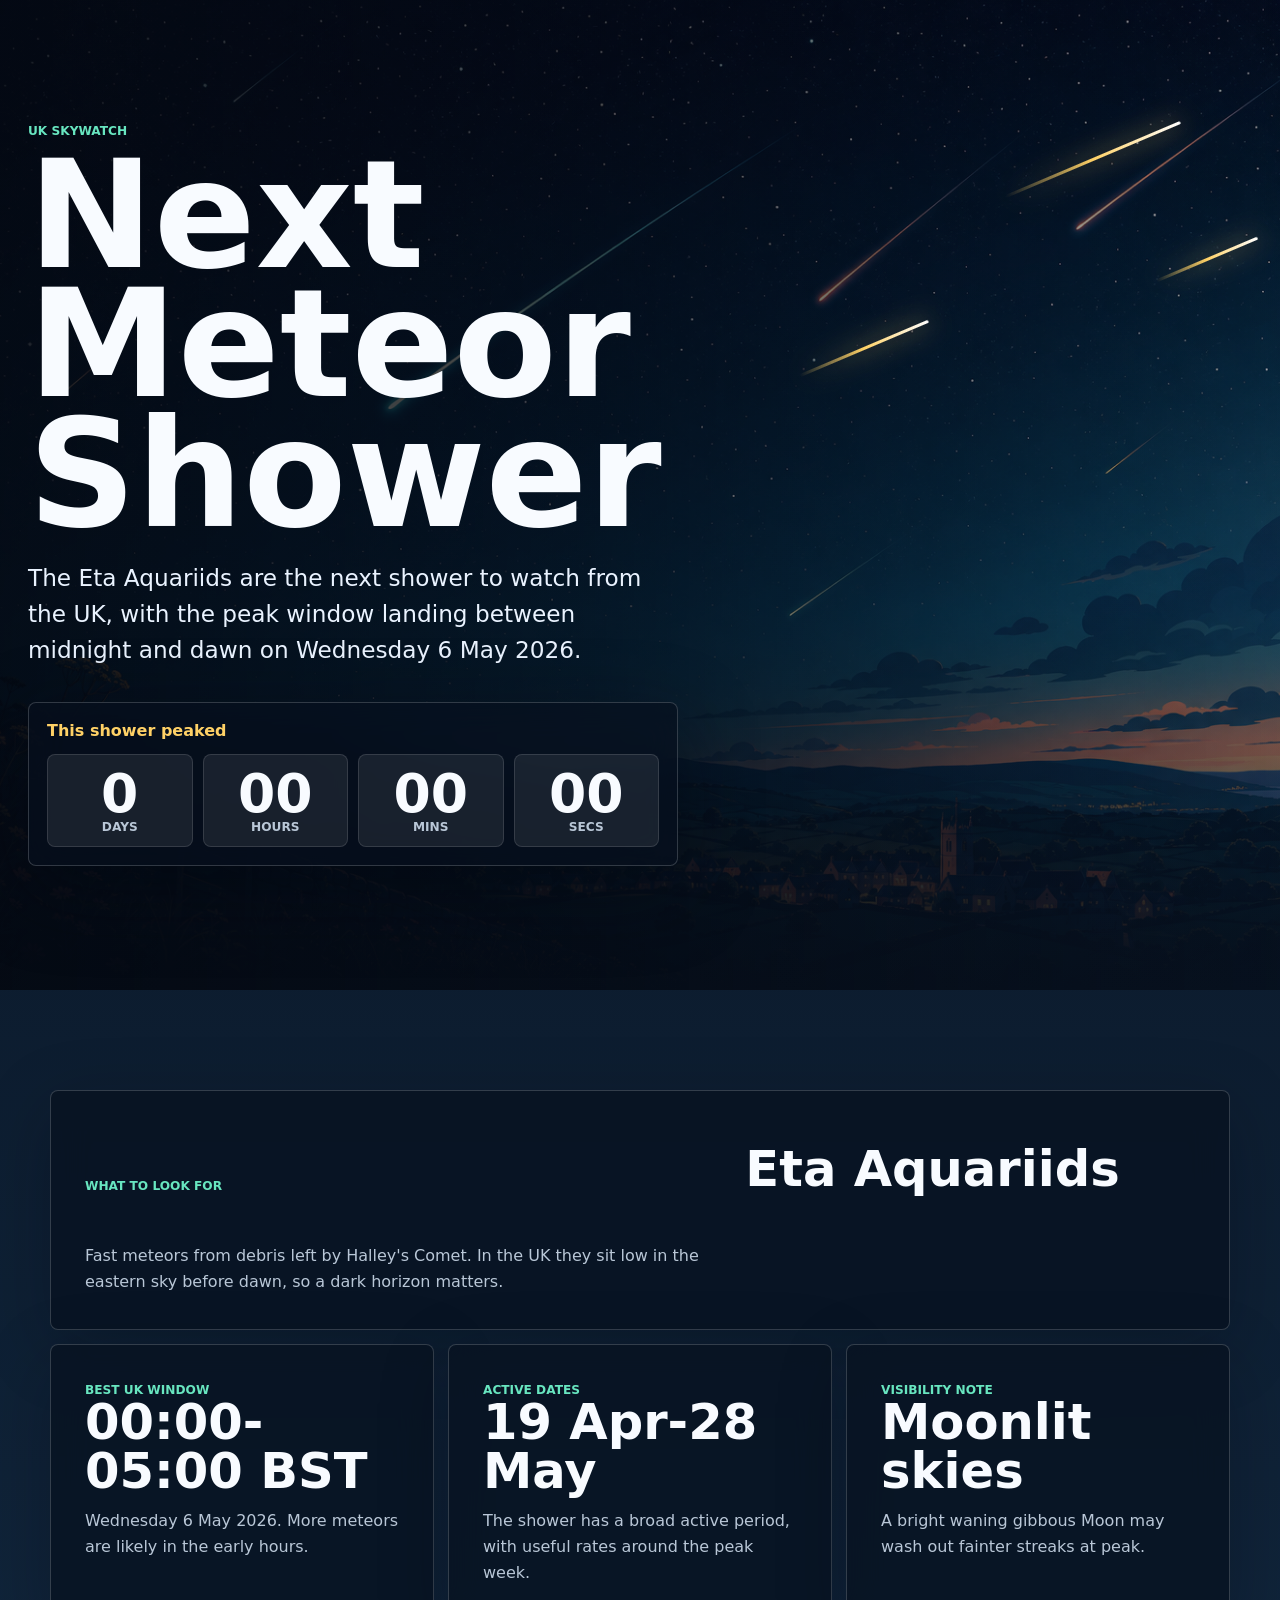
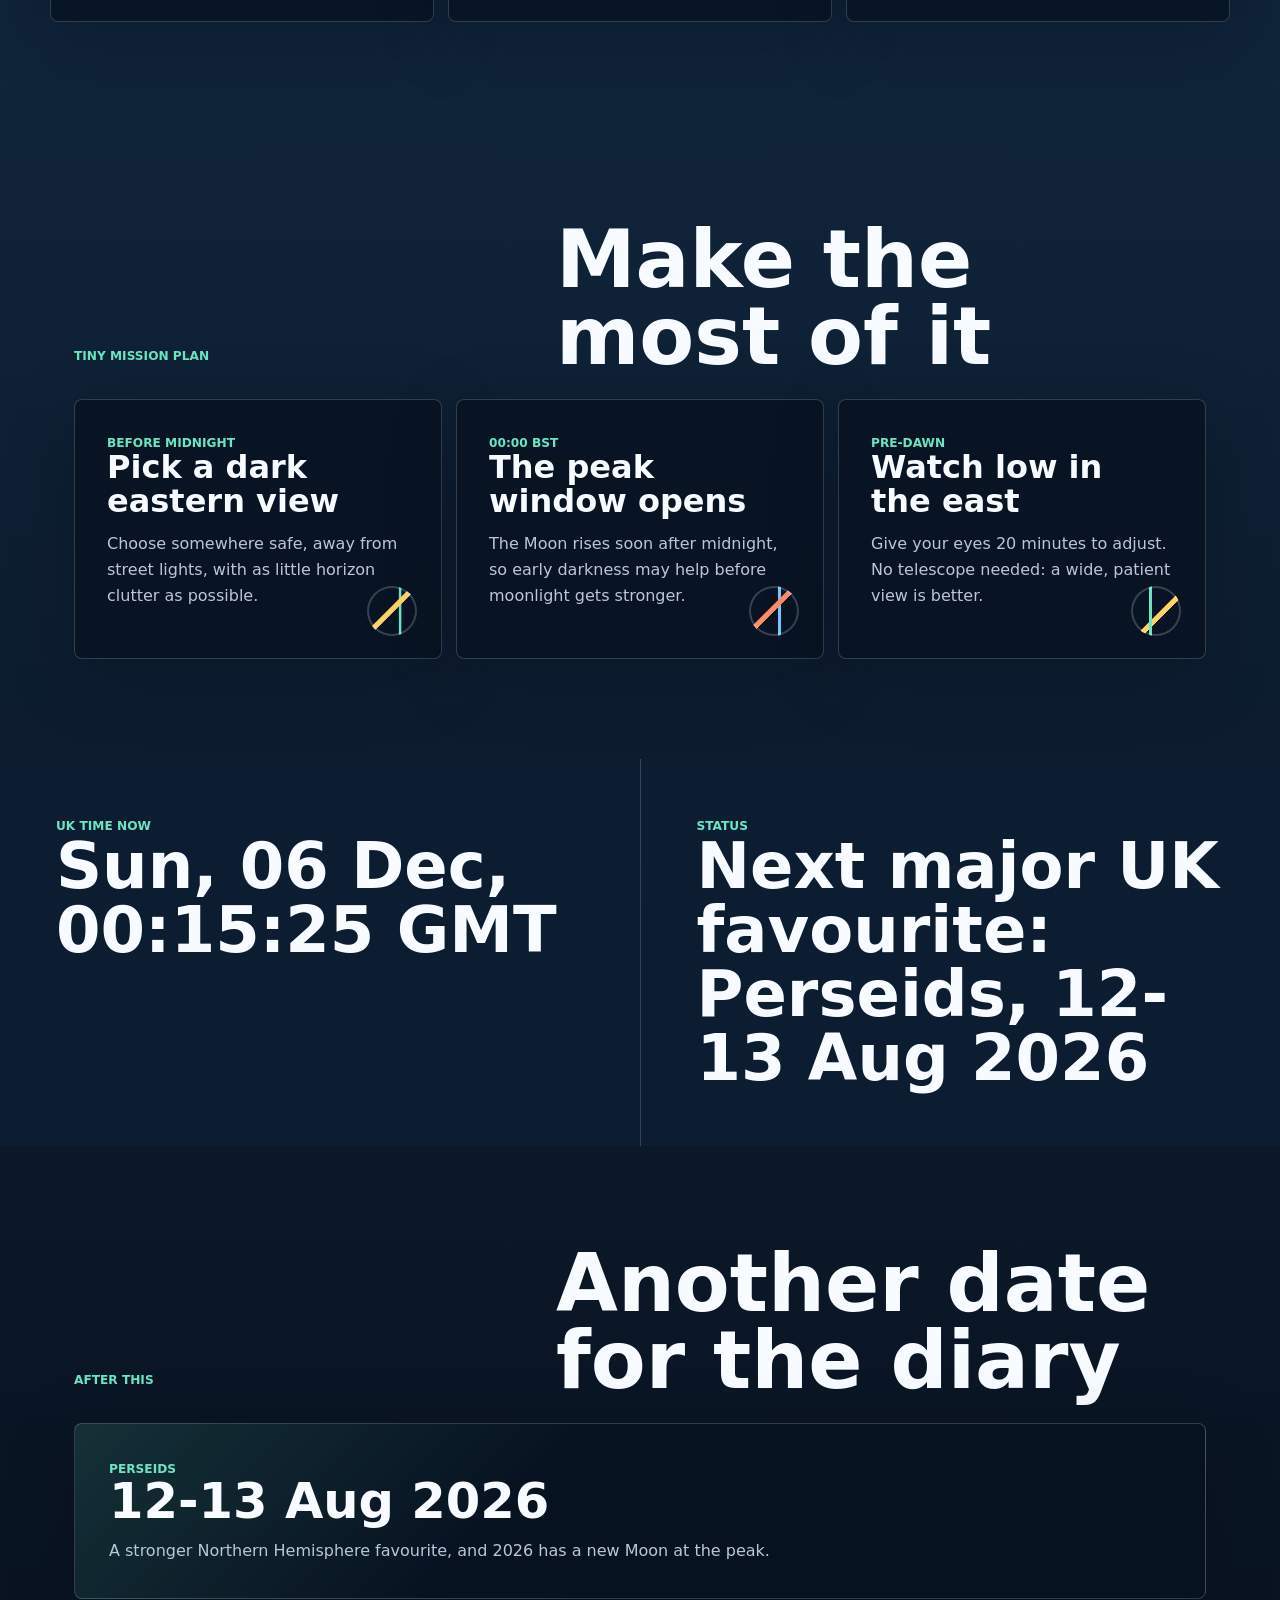
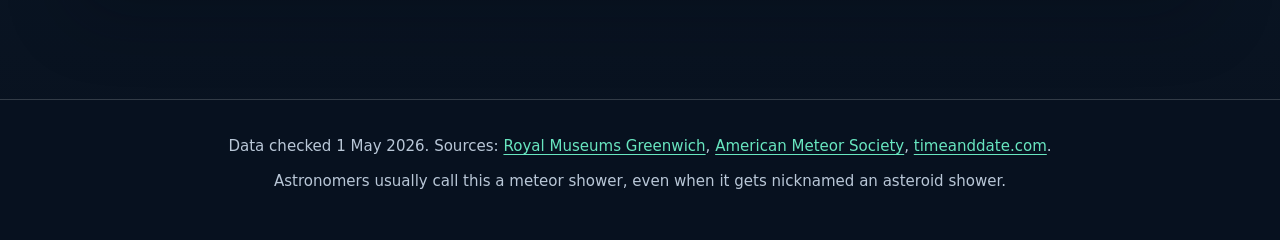
==== meteor_shower/index.html @ 6d554c6c "Meteor shower and todo websites" ====
<!doctype html>
<html lang="en-GB">
  <head>
    <meta charset="utf-8">
    <meta name="viewport" content="width=device-width, initial-scale=1">
    <meta
      name="description"
      content="A simple UK guide to the next meteor shower, with peak times, viewing tips, and a live countdown."
    >
    <meta name="theme-color" content="#081629">
    <meta property="og:title" content="Next Meteor Shower in the UK">
    <meta
      property="og:description"
      content="Eta Aquariids peak between midnight and dawn on 6 May 2026 in the UK."
    >
    <meta property="og:image" content="assets/meteor-hero.png">
    <title>Next Meteor Shower in the UK</title>
    <link rel="preload" href="assets/meteor-hero.png" as="image">
    <link rel="stylesheet" href="styles.css">
    <script src="script.js" defer></script>
  </head>
  <body>
    <main>
      <section class="hero" aria-labelledby="page-title">
        <img
          class="hero__image"
          src="assets/meteor-hero.png"
          alt="Illustration of bright meteors streaking over a night sky above rolling UK countryside."
        >
        <div class="hero__shade"></div>
        <div class="sky-bursts" aria-hidden="true">
          <span></span>
          <span></span>
          <span></span>
        </div>

        <div class="hero__content">
          <p class="eyebrow">UK skywatch</p>
          <h1 id="page-title">Next Meteor Shower</h1>
          <p class="hero__copy">
            The Eta Aquariids are the next shower to watch from the UK, with the
            peak window landing between midnight and dawn on Wednesday 6 May 2026.
          </p>

          <div class="countdown" aria-live="polite">
            <span class="countdown__label" id="countdown-label">Peak window opens in</span>
            <div class="countdown__grid" id="countdown-grid">
              <span><strong id="days">--</strong><small>days</small></span>
              <span><strong id="hours">--</strong><small>hours</small></span>
              <span><strong id="minutes">--</strong><small>mins</small></span>
              <span><strong id="seconds">--</strong><small>secs</small></span>
            </div>
          </div>
        </div>
      </section>

      <section class="quicklook" aria-label="Meteor shower details">
        <div class="quicklook__inner">
          <article class="info-card info-card--wide">
            <span class="info-card__kicker">What to look for</span>
            <h2>Eta Aquariids</h2>
            <p>
              Fast meteors from debris left by Halley's Comet. In the UK they sit low
              in the eastern sky before dawn, so a dark horizon matters.
            </p>
          </article>

          <article class="info-card">
            <span class="info-card__kicker">Best UK window</span>
            <h2>00:00-05:00 BST</h2>
            <p>Wednesday 6 May 2026. More meteors are likely in the early hours.</p>
          </article>

          <article class="info-card">
            <span class="info-card__kicker">Active dates</span>
            <h2>19 Apr-28 May</h2>
            <p>The shower has a broad active period, with useful rates around the peak week.</p>
          </article>

          <article class="info-card">
            <span class="info-card__kicker">Visibility note</span>
            <h2>Moonlit skies</h2>
            <p>A bright waning gibbous Moon may wash out fainter streaks at peak.</p>
          </article>
        </div>
      </section>

      <section class="planner" aria-labelledby="planner-title">
        <div class="section-heading">
          <p class="eyebrow">Tiny mission plan</p>
          <h2 id="planner-title">Make the most of it</h2>
        </div>

        <div class="timeline">
          <article class="timeline__item">
            <span class="timeline__time">Before midnight</span>
            <h3>Pick a dark eastern view</h3>
            <p>Choose somewhere safe, away from street lights, with as little horizon clutter as possible.</p>
          </article>
          <article class="timeline__item">
            <span class="timeline__time">00:00 BST</span>
            <h3>The peak window opens</h3>
            <p>The Moon rises soon after midnight, so early darkness may help before moonlight gets stronger.</p>
          </article>
          <article class="timeline__item">
            <span class="timeline__time">Pre-dawn</span>
            <h3>Watch low in the east</h3>
            <p>Give your eyes 20 minutes to adjust. No telescope needed: a wide, patient view is better.</p>
          </article>
        </div>
      </section>

      <section class="status-band" aria-label="Live status">
        <div>
          <span class="status-band__label">UK time now</span>
          <strong id="uk-time">--</strong>
        </div>
        <div>
          <span class="status-band__label">Status</span>
          <strong id="event-status">Calculating...</strong>
        </div>
      </section>

      <section class="next-up" aria-labelledby="next-up-title">
        <div class="section-heading">
          <p class="eyebrow">After this</p>
          <h2 id="next-up-title">Another date for the diary</h2>
        </div>
        <article class="info-card next-up__card">
          <span class="info-card__kicker">Perseids</span>
          <h2>12-13 Aug 2026</h2>
          <p>
            A stronger Northern Hemisphere favourite, and 2026 has a new Moon at the peak.
          </p>
        </article>
      </section>
    </main>

    <footer>
      <p>
        Data checked 1 May 2026. Sources:
        <a href="https://www.rmg.co.uk/stories/space-astronomy/eta-aquariid-meteor-shower-2026-when-where-see-it-uk">Royal Museums Greenwich</a>,
        <a href="https://www.amsmeteors.org/meteor-showers/meteor-shower-calendar/">American Meteor Society</a>,
        <a href="https://www.timeanddate.com/news/astronomy/eta-aquarid-meteor-shower-2026">timeanddate.com</a>.
      </p>
      <p class="footer-note">
        Astronomers usually call this a meteor shower, even when it gets nicknamed an asteroid shower.
      </p>
    </footer>
  </body>
</html>
---- meteor_shower/styles.css ----
:root {
  color-scheme: dark;
  --ink: #f8fbff;
  --muted: #b9c7d7;
  --night: #07111f;
  --night-2: #0e2137;
  --panel: rgba(8, 19, 33, 0.82);
  --panel-strong: rgba(248, 251, 255, 0.1);
  --line: rgba(248, 251, 255, 0.18);
  --mint: #68e6c0;
  --coral: #ff8a66;
  --gold: #ffd166;
  --blue: #76c7ff;
  --shadow: 0 24px 80px rgba(1, 8, 18, 0.45);
  font-family:
    Inter, ui-sans-serif, system-ui, -apple-system, BlinkMacSystemFont, "Segoe UI",
    sans-serif;
}

* {
  box-sizing: border-box;
}

html {
  background: var(--night);
}

body {
  margin: 0;
  min-width: 320px;
  color: var(--ink);
  background:
    linear-gradient(180deg, var(--night), #10243a 48%, #08111e 100%);
}

a {
  color: var(--mint);
  text-underline-offset: 0.22em;
}

a:hover {
  color: var(--gold);
}

main {
  overflow: hidden;
}

.hero {
  position: relative;
  display: grid;
  min-height: clamp(620px, 92vh, 900px);
  padding: 28px;
  isolation: isolate;
}

.hero__image,
.hero__shade {
  position: absolute;
  inset: 0;
}

.hero__image {
  z-index: -3;
  width: 100%;
  height: 100%;
  object-fit: cover;
  object-position: center 42%;
}

.hero__shade {
  z-index: -2;
  background:
    linear-gradient(90deg, rgba(4, 9, 18, 0.86) 0%, rgba(4, 9, 18, 0.58) 45%, rgba(4, 9, 18, 0.08) 100%),
    linear-gradient(180deg, rgba(4, 9, 18, 0.26) 0%, rgba(4, 9, 18, 0.24) 62%, var(--night) 100%);
}

.hero__content {
  width: min(760px, 100%);
  align-self: center;
  padding: min(8vw, 96px) 0;
}

.eyebrow,
.info-card__kicker,
.timeline__time,
.status-band__label {
  margin: 0 0 12px;
  color: var(--mint);
  font-size: 0.76rem;
  font-weight: 800;
  letter-spacing: 0;
  text-transform: uppercase;
}

h1,
h2,
h3,
p {
  margin-top: 0;
}

h1 {
  max-width: 9ch;
  margin-bottom: 22px;
  font-size: clamp(4.2rem, 16vw, 9.4rem);
  line-height: 0.86;
  letter-spacing: 0;
  text-wrap: balance;
}

.hero__copy {
  max-width: 650px;
  margin-bottom: 34px;
  color: #eaf3ff;
  font-size: clamp(1.12rem, 2.2vw, 1.45rem);
  line-height: 1.55;
}

.countdown {
  width: min(650px, 100%);
  padding: 18px;
  border: 1px solid var(--line);
  border-radius: 8px;
  background: rgba(6, 16, 30, 0.68);
  box-shadow: var(--shadow);
  backdrop-filter: blur(18px);
}

.countdown__label {
  display: block;
  margin-bottom: 14px;
  color: var(--gold);
  font-weight: 800;
}

.countdown__grid {
  display: grid;
  grid-template-columns: repeat(4, minmax(0, 1fr));
  gap: 10px;
}

.countdown__grid span {
  display: grid;
  min-height: 92px;
  place-items: center;
  padding: 12px 8px;
  border: 1px solid rgba(255, 255, 255, 0.12);
  border-radius: 8px;
  background: rgba(255, 255, 255, 0.08);
}

.countdown__grid strong {
  font-size: clamp(2rem, 5vw, 3.35rem);
  line-height: 1;
}

.countdown__grid small {
  color: var(--muted);
  font-size: 0.76rem;
  font-weight: 800;
  text-transform: uppercase;
}

.sky-bursts {
  position: absolute;
  inset: 0;
  z-index: -1;
  overflow: hidden;
  pointer-events: none;
}

.sky-bursts span {
  position: absolute;
  width: 190px;
  height: 3px;
  border-radius: 999px;
  background: linear-gradient(90deg, transparent, var(--gold), white);
  filter: drop-shadow(0 0 12px rgba(255, 209, 102, 0.9));
  transform: rotate(-23deg);
  animation: meteor-swish 7s linear infinite;
}

.sky-bursts span:nth-child(1) {
  top: 16%;
  left: 78%;
}

.sky-bursts span:nth-child(2) {
  top: 35%;
  left: 62%;
  width: 140px;
  animation-delay: 2.2s;
}

.sky-bursts span:nth-child(3) {
  top: 26%;
  left: 90%;
  width: 110px;
  animation-delay: 4.4s;
}

@keyframes meteor-swish {
  0% {
    opacity: 0;
    translate: 140px -90px;
  }

  11%,
  20% {
    opacity: 1;
  }

  42%,
  100% {
    opacity: 0;
    translate: -760px 310px;
  }
}

.quicklook,
.planner,
.next-up {
  padding: clamp(54px, 8vw, 100px) 24px;
}

.quicklook__inner,
.planner,
.next-up {
  width: min(1180px, calc(100% - 24px));
  margin-inline: auto;
}

.quicklook__inner {
  display: grid;
  grid-template-columns: repeat(3, minmax(0, 1fr));
  gap: 14px;
}

.info-card,
.timeline__item {
  border: 1px solid var(--line);
  border-radius: 8px;
  background: var(--panel);
  box-shadow: 0 18px 70px rgba(1, 8, 18, 0.24);
  backdrop-filter: blur(18px);
}

.info-card {
  min-height: 240px;
  padding: clamp(22px, 3vw, 34px);
}

.info-card--wide {
  grid-column: span 3;
  display: grid;
  grid-template-columns: 1fr minmax(260px, 0.7fr);
  gap: 18px;
  align-items: end;
}

.info-card h2,
.section-heading h2,
.timeline__item h3 {
  color: var(--ink);
  letter-spacing: 0;
}

.info-card h2 {
  margin-bottom: 12px;
  font-size: clamp(2rem, 4vw, 3.1rem);
  line-height: 0.98;
}

.info-card p,
.timeline__item p,
footer p {
  color: var(--muted);
  line-height: 1.65;
}

.info-card p {
  margin-bottom: 0;
  font-size: 1rem;
}

.section-heading {
  display: flex;
  align-items: end;
  justify-content: space-between;
  gap: 20px;
  margin-bottom: 24px;
}

.section-heading h2 {
  max-width: 650px;
  margin-bottom: 0;
  font-size: clamp(2.4rem, 7vw, 5rem);
  line-height: 0.96;
}

.timeline {
  display: grid;
  grid-template-columns: repeat(3, minmax(0, 1fr));
  gap: 14px;
}

.timeline__item {
  position: relative;
  min-height: 250px;
  padding: clamp(22px, 3vw, 32px);
  overflow: hidden;
}

.timeline__item::after {
  position: absolute;
  right: 24px;
  bottom: 22px;
  width: 46px;
  height: 46px;
  border: 2px solid rgba(255, 255, 255, 0.2);
  border-radius: 999px;
  content: "";
}

.timeline__item:nth-child(1)::after {
  background:
    linear-gradient(135deg, transparent 0 44%, var(--gold) 45% 52%, transparent 53%),
    linear-gradient(90deg, transparent 0 64%, var(--mint) 65% 70%, transparent 71%);
}

.timeline__item:nth-child(2)::after {
  background:
    linear-gradient(135deg, transparent 0 42%, var(--coral) 43% 50%, transparent 51%),
    linear-gradient(90deg, transparent 0 58%, var(--blue) 59% 65%, transparent 66%);
}

.timeline__item:nth-child(3)::after {
  background:
    linear-gradient(90deg, transparent 0 34%, var(--mint) 35% 41%, transparent 42%),
    linear-gradient(135deg, transparent 0 54%, var(--gold) 55% 62%, transparent 63%);
}

.timeline__item h3 {
  margin-bottom: 12px;
  font-size: clamp(1.4rem, 3vw, 2rem);
  line-height: 1.05;
}

.status-band {
  display: grid;
  grid-template-columns: repeat(2, minmax(0, 1fr));
  gap: 1px;
  background: var(--line);
}

.status-band > div {
  min-height: 170px;
  padding: clamp(28px, 5vw, 56px);
  background: #0c1d31;
}

.status-band strong {
  display: block;
  max-width: 100%;
  overflow-wrap: anywhere;
  color: var(--ink);
  font-size: clamp(1.8rem, 5vw, 4rem);
  line-height: 1;
}

.next-up__card {
  min-height: 0;
  background:
    linear-gradient(135deg, rgba(104, 230, 192, 0.14), transparent 40%),
    var(--panel);
}

footer {
  padding: 34px 24px 46px;
  border-top: 1px solid var(--line);
  background: #07111f;
  text-align: center;
}

footer p {
  max-width: 880px;
  margin: 0 auto;
  font-size: 0.94rem;
}

.footer-note {
  margin-top: 10px;
}

@media (max-width: 880px) {
  .hero {
    min-height: 760px;
    padding: 20px;
  }

  .hero__shade {
    background:
      linear-gradient(180deg, rgba(4, 9, 18, 0.72) 0%, rgba(4, 9, 18, 0.76) 58%, var(--night) 100%);
  }

  .quicklook__inner,
  .timeline,
  .status-band {
    grid-template-columns: 1fr;
  }

  .info-card--wide {
    grid-column: span 1;
    grid-template-columns: 1fr;
  }

  .section-heading {
    display: block;
  }
}

@media (max-width: 560px) {
  .hero {
    min-height: 720px;
  }

  h1 {
    font-size: clamp(3.45rem, 18vw, 4.8rem);
  }

  .countdown__grid {
    grid-template-columns: repeat(2, minmax(0, 1fr));
  }

  .countdown__grid span {
    min-height: 82px;
  }

  .quicklook,
  .planner,
  .next-up {
    width: 100%;
    padding-inline: 18px;
  }

  .quicklook__inner,
  .planner,
  .next-up {
    width: 100%;
  }
}

@media (prefers-reduced-motion: reduce) {
  *,
  *::before,
  *::after {
    scroll-behavior: auto !important;
    animation-duration: 0.01ms !important;
    animation-iteration-count: 1 !important;
    transition-duration: 0.01ms !important;
  }
}
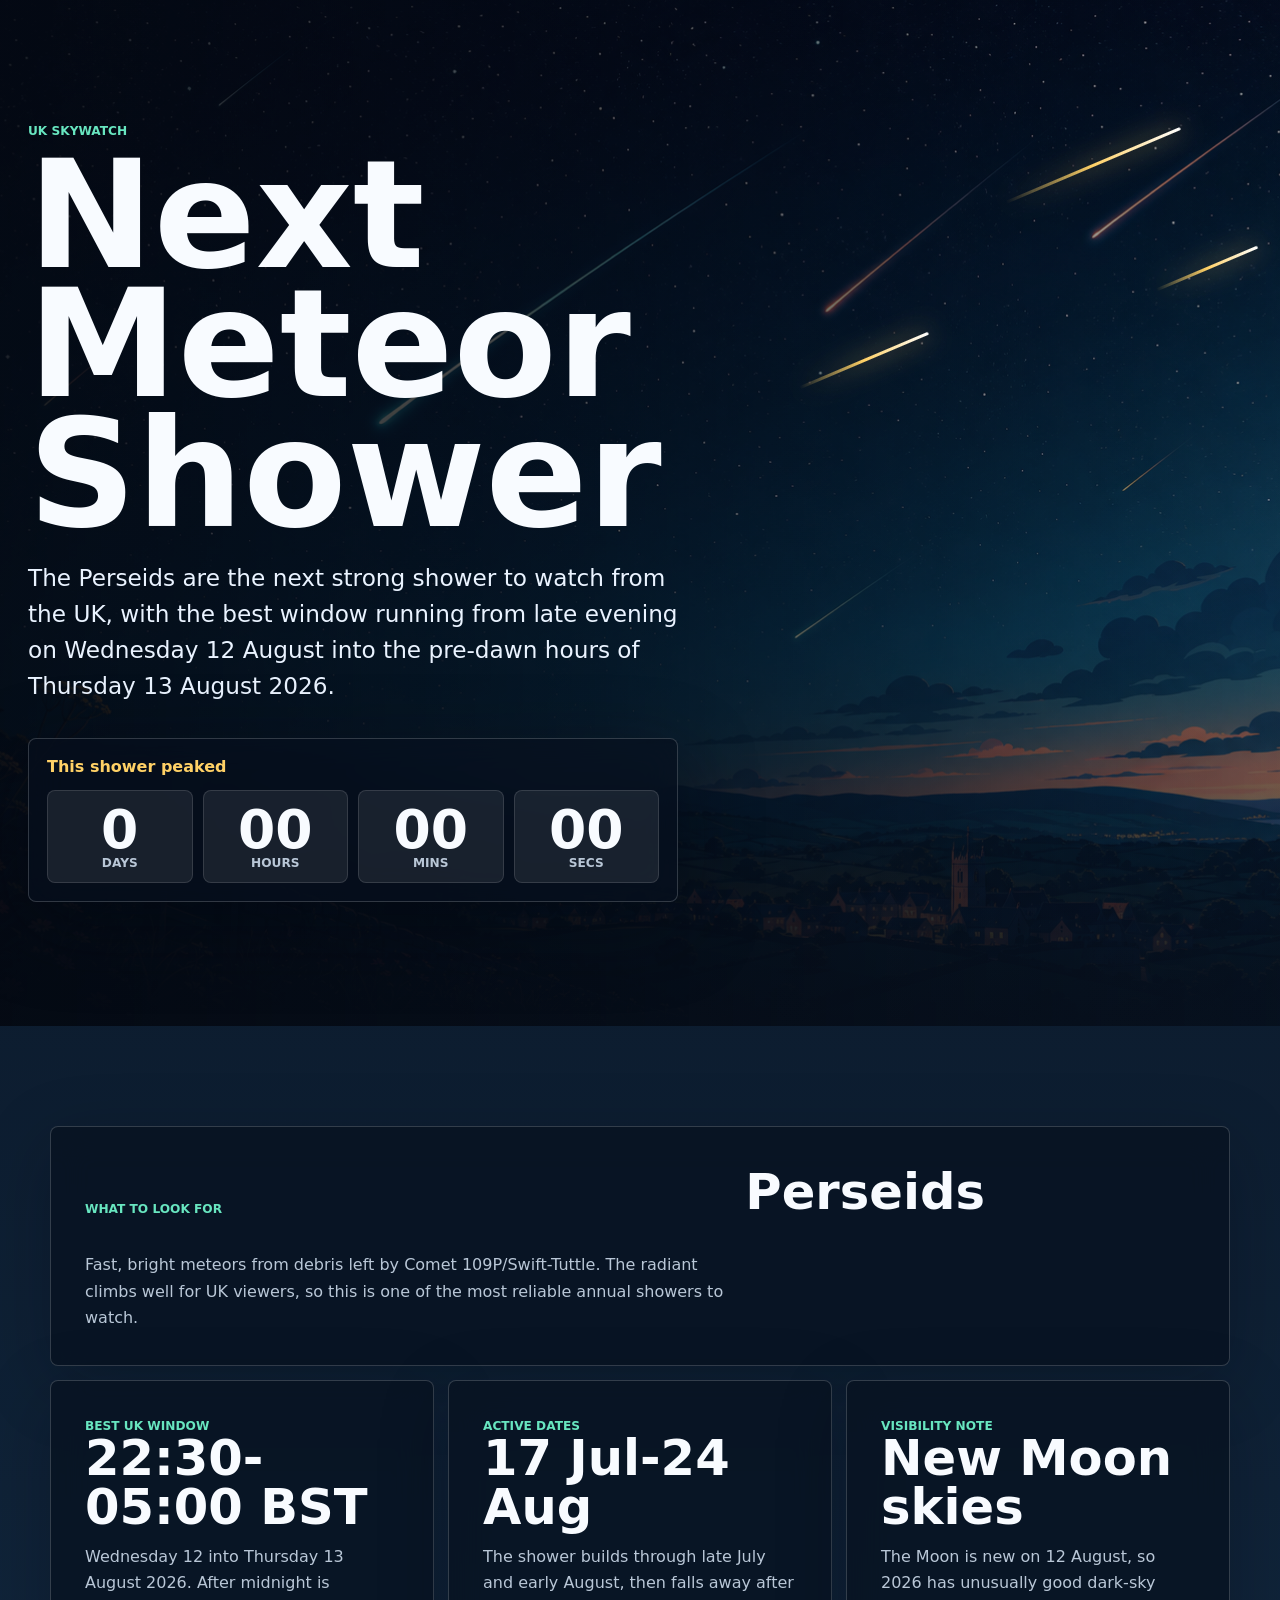
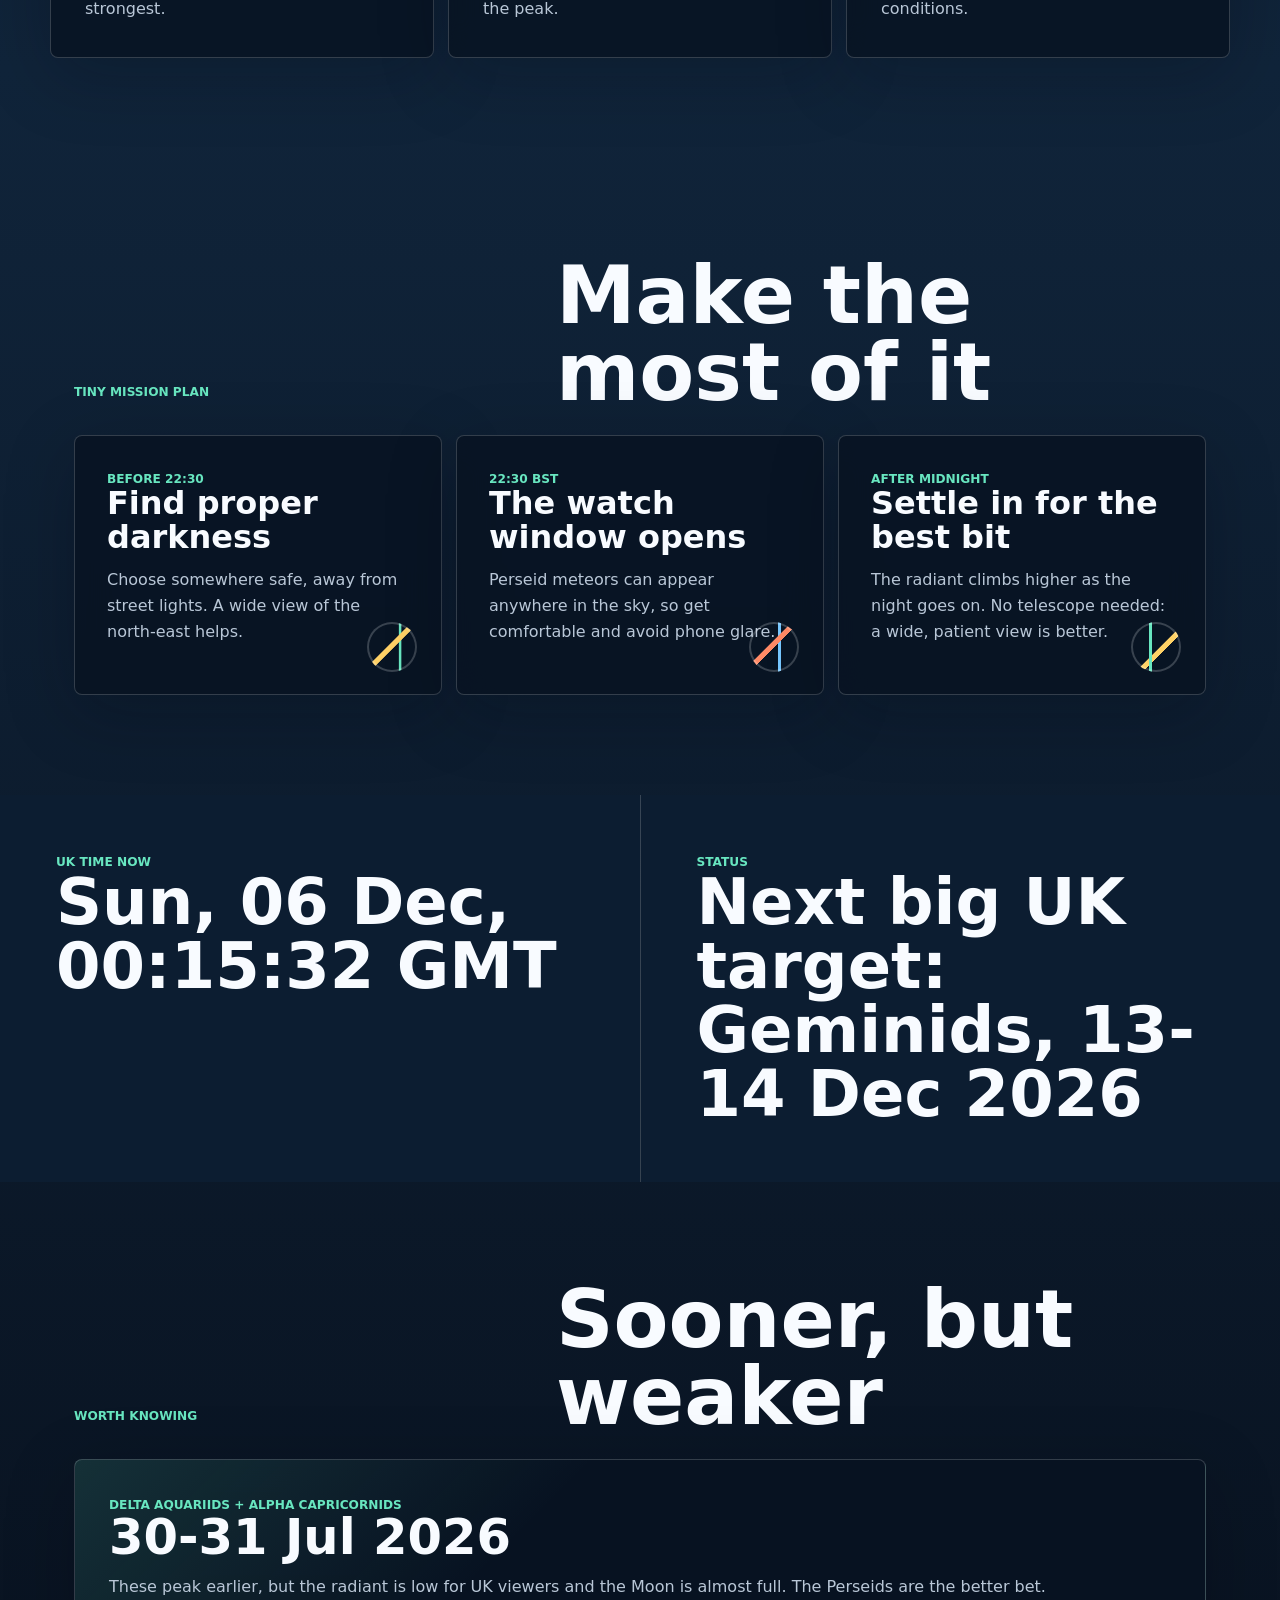
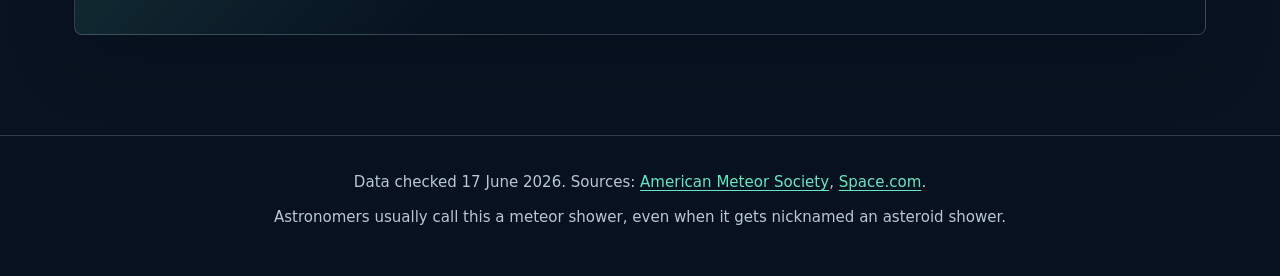
==== commit 24f6d301: "update meteor shower dates" ====
--- a/meteor_shower/index.html
+++ b/meteor_shower/index.html
@@ -11,7 +11,7 @@
     <meta property="og:title" content="Next Meteor Shower in the UK">
     <meta
       property="og:description"
-      content="Eta Aquariids peak between midnight and dawn on 6 May 2026 in the UK."
+      content="Perseids peak overnight on 12-13 August 2026, with dark new-Moon skies for the UK."
     >
     <meta property="og:image" content="assets/meteor-hero.png">
     <title>Next Meteor Shower in the UK</title>
@@ -38,8 +38,9 @@
           <p class="eyebrow">UK skywatch</p>
           <h1 id="page-title">Next Meteor Shower</h1>
           <p class="hero__copy">
-            The Eta Aquariids are the next shower to watch from the UK, with the
-            peak window landing between midnight and dawn on Wednesday 6 May 2026.
+            The Perseids are the next strong shower to watch from the UK, with
+            the best window running from late evening on Wednesday 12 August into
+            the pre-dawn hours of Thursday 13 August 2026.
           </p>
 
           <div class="countdown" aria-live="polite">
@@ -58,29 +59,30 @@
         <div class="quicklook__inner">
           <article class="info-card info-card--wide">
             <span class="info-card__kicker">What to look for</span>
-            <h2>Eta Aquariids</h2>
+            <h2>Perseids</h2>
             <p>
-              Fast meteors from debris left by Halley's Comet. In the UK they sit low
-              in the eastern sky before dawn, so a dark horizon matters.
+              Fast, bright meteors from debris left by Comet 109P/Swift-Tuttle.
+              The radiant climbs well for UK viewers, so this is one of the most
+              reliable annual showers to watch.
             </p>
           </article>
 
           <article class="info-card">
             <span class="info-card__kicker">Best UK window</span>
-            <h2>00:00-05:00 BST</h2>
-            <p>Wednesday 6 May 2026. More meteors are likely in the early hours.</p>
+            <h2>22:30-05:00 BST</h2>
+            <p>Wednesday 12 into Thursday 13 August 2026. After midnight is strongest.</p>
           </article>
 
           <article class="info-card">
             <span class="info-card__kicker">Active dates</span>
-            <h2>19 Apr-28 May</h2>
-            <p>The shower has a broad active period, with useful rates around the peak week.</p>
+            <h2>17 Jul-24 Aug</h2>
+            <p>The shower builds through late July and early August, then falls away after the peak.</p>
           </article>
 
           <article class="info-card">
             <span class="info-card__kicker">Visibility note</span>
-            <h2>Moonlit skies</h2>
-            <p>A bright waning gibbous Moon may wash out fainter streaks at peak.</p>
+            <h2>New Moon skies</h2>
+            <p>The Moon is new on 12 August, so 2026 has unusually good dark-sky conditions.</p>
           </article>
         </div>
       </section>
@@ -93,19 +95,19 @@
 
         <div class="timeline">
           <article class="timeline__item">
-            <span class="timeline__time">Before midnight</span>
-            <h3>Pick a dark eastern view</h3>
-            <p>Choose somewhere safe, away from street lights, with as little horizon clutter as possible.</p>
+            <span class="timeline__time">Before 22:30</span>
+            <h3>Find proper darkness</h3>
+            <p>Choose somewhere safe, away from street lights. A wide view of the north-east helps.</p>
           </article>
           <article class="timeline__item">
-            <span class="timeline__time">00:00 BST</span>
-            <h3>The peak window opens</h3>
-            <p>The Moon rises soon after midnight, so early darkness may help before moonlight gets stronger.</p>
+            <span class="timeline__time">22:30 BST</span>
+            <h3>The watch window opens</h3>
+            <p>Perseid meteors can appear anywhere in the sky, so get comfortable and avoid phone glare.</p>
           </article>
           <article class="timeline__item">
-            <span class="timeline__time">Pre-dawn</span>
-            <h3>Watch low in the east</h3>
-            <p>Give your eyes 20 minutes to adjust. No telescope needed: a wide, patient view is better.</p>
+            <span class="timeline__time">After midnight</span>
+            <h3>Settle in for the best bit</h3>
+            <p>The radiant climbs higher as the night goes on. No telescope needed: a wide, patient view is better.</p>
           </article>
         </div>
       </section>
@@ -123,14 +125,15 @@
 
       <section class="next-up" aria-labelledby="next-up-title">
         <div class="section-heading">
-          <p class="eyebrow">After this</p>
-          <h2 id="next-up-title">Another date for the diary</h2>
+          <p class="eyebrow">Worth knowing</p>
+          <h2 id="next-up-title">Sooner, but weaker</h2>
         </div>
         <article class="info-card next-up__card">
-          <span class="info-card__kicker">Perseids</span>
-          <h2>12-13 Aug 2026</h2>
+          <span class="info-card__kicker">Delta Aquariids + alpha Capricornids</span>
+          <h2>30-31 Jul 2026</h2>
           <p>
-            A stronger Northern Hemisphere favourite, and 2026 has a new Moon at the peak.
+            These peak earlier, but the radiant is low for UK viewers and the Moon is almost full.
+            The Perseids are the better bet.
           </p>
         </article>
       </section>
@@ -138,10 +141,9 @@
 
     <footer>
       <p>
-        Data checked 1 May 2026. Sources:
-        <a href="https://www.rmg.co.uk/stories/space-astronomy/eta-aquariid-meteor-shower-2026-when-where-see-it-uk">Royal Museums Greenwich</a>,
+        Data checked 17 June 2026. Sources:
         <a href="https://www.amsmeteors.org/meteor-showers/meteor-shower-calendar/">American Meteor Society</a>,
-        <a href="https://www.timeanddate.com/news/astronomy/eta-aquarid-meteor-shower-2026">timeanddate.com</a>.
+        <a href="https://www.space.com/perseid-meteor-shower-2026-guide">Space.com</a>.
       </p>
       <p class="footer-note">
         Astronomers usually call this a meteor shower, even when it gets nicknamed an asteroid shower.
